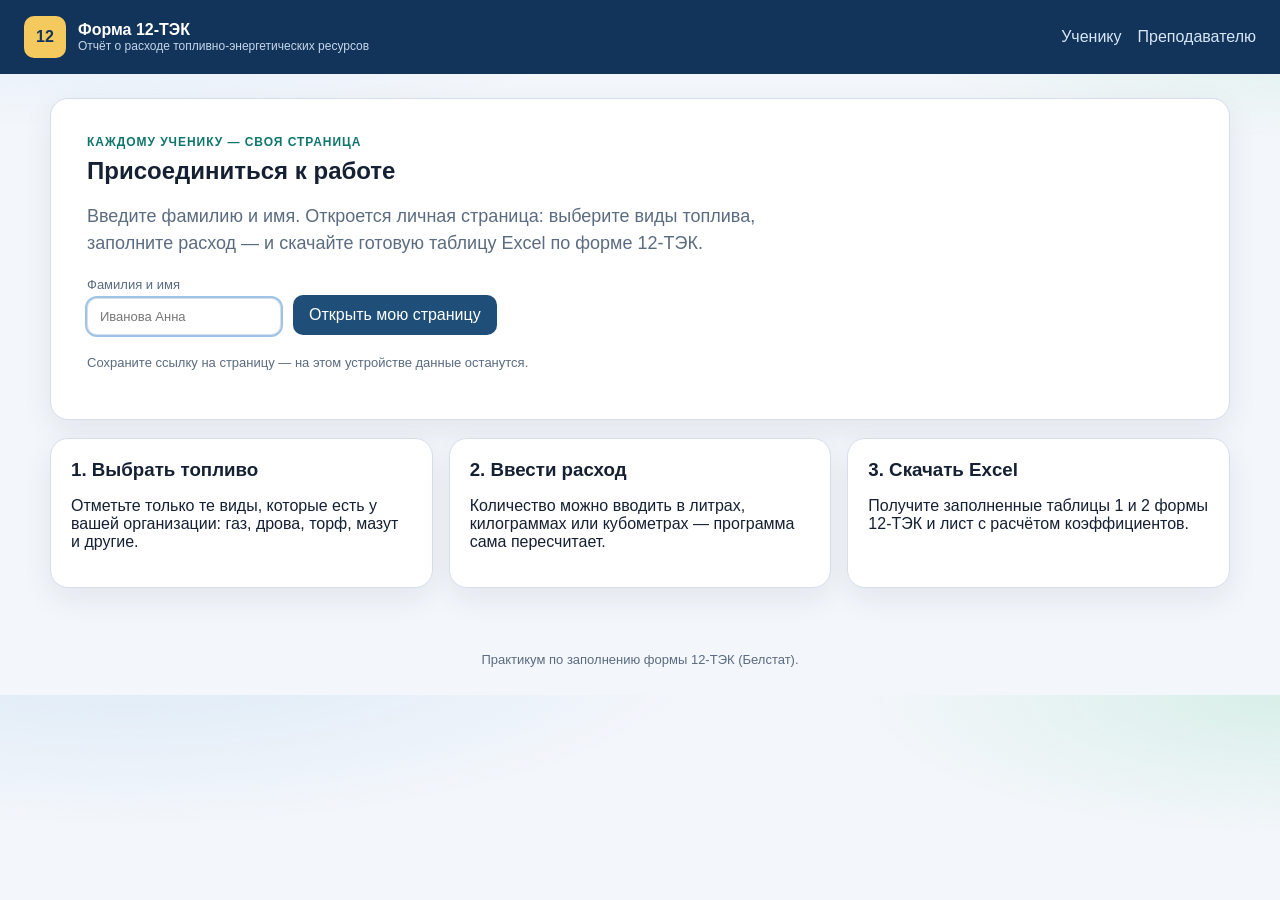
==== index.html @ f5a6835d "Publish 12-TEK practice site for GitHub Pages." ====
<!DOCTYPE html>
<html lang="ru">
<head>
  <meta charset="utf-8">
  <meta name="viewport" content="width=device-width, initial-scale=1">
  <title>Присоединиться — 12-ТЭК</title>
  <link rel="stylesheet" href="static/style.css">
</head>
<body>
  <header class="top">
    <a class="brand" href="index.html">
      <span class="mark">12</span>
      <span>
        <strong>Форма 12-ТЭК</strong>
        <small>Отчёт о расходе топливно-энергетических ресурсов</small>
      </span>
    </a>
    <nav>
      <a href="index.html">Ученику</a>
      <a href="teacher.html">Преподавателю</a>
    </nav>
  </header>
  <main class="wrap">
    <section class="hero">
      <p class="eyebrow">Каждому ученику — своя страница</p>
      <h1>Присоединиться к работе</h1>
      <p class="lead">
        Введите фамилию и имя. Откроется личная страница: выберите виды топлива,
        заполните расход — и скачайте готовую таблицу Excel по форме 12-ТЭК.
      </p>
      <form class="join" id="join-form">
        <label>
          Фамилия и имя
          <input name="name" id="join-name" required maxlength="120" placeholder="Иванова Анна" autofocus>
        </label>
        <button type="submit">Открыть мою страницу</button>
      </form>
      <p class="hint">Сохраните ссылку на страницу — на этом устройстве данные останутся.</p>
    </section>
    <section class="cards">
      <article>
        <h3>1. Выбрать топливо</h3>
        <p>Отметьте только те виды, которые есть у вашей организации: газ, дрова, торф, мазут и другие.</p>
      </article>
      <article>
        <h3>2. Ввести расход</h3>
        <p>Количество можно вводить в литрах, килограммах или кубометрах — программа сама пересчитает.</p>
      </article>
      <article>
        <h3>3. Скачать Excel</h3>
        <p>Получите заполненные таблицы 1 и 2 формы 12-ТЭК и лист с расчётом коэффициентов.</p>
      </article>
    </section>
  </main>
  <footer class="foot">Практикум по заполнению формы 12-ТЭК (Белстат).</footer>
  <script src="static/catalog.js"></script>
  <script src="static/engine.js"></script>
  <script>
    document.getElementById("join-form").addEventListener("submit", (e) => {
      e.preventDefault();
      const name = document.getElementById("join-name").value.trim();
      if (!name) return;
      const id = Engine.token();
      Engine.upsertStudent(id, name, {});
      location.href = "s.html?t=" + encodeURIComponent(id);
    });
  </script>
</body>
</html>
---- static/style.css ----
:root {
  --ink: #152033;
  --muted: #5b6b80;
  --line: #d5deea;
  --bg: #f3f6fb;
  --paper: #ffffff;
  --brand: #1f4e79;
  --brand-2: #2e75b6;
  --accent: #0f766e;
  --warn: #9a3412;
  --danger: #b42318;
  --soft: #e7eef6;
  --ok: #ecf8f1;
  --shadow: 0 10px 30px rgba(21, 32, 51, 0.08);
}

* { box-sizing: border-box; }
html { scroll-behavior: smooth; }
body {
  margin: 0;
  font-family: "Segoe UI", "Georgia", sans-serif;
  color: var(--ink);
  background:
    radial-gradient(1200px 400px at 10% -10%, #d9e8f6 0%, transparent 50%),
    radial-gradient(900px 300px at 100% 0%, #d8efe8 0%, transparent 46%),
    var(--bg);
}

a { color: var(--brand-2); }
.wrap { width: min(1180px, calc(100% - 32px)); margin: 24px auto 64px; }
.top {
  display: flex;
  justify-content: space-between;
  align-items: center;
  gap: 16px;
  padding: 16px 24px;
  background: #12345a;
  color: #fff;
}
.brand { display: flex; align-items: center; gap: 12px; color: inherit; text-decoration: none; }
.brand small { display: block; color: #c5d6ea; font-size: 12px; }
.mark {
  width: 42px; height: 42px; border-radius: 10px;
  display: grid; place-items: center;
  background: #f4c95d; color: #12345a; font-weight: 800;
}
.top nav { display: flex; gap: 16px; }
.top nav a { color: #d7e6f6; text-decoration: none; }
.hero, .panel, .cards article {
  background: var(--paper);
  border: 1px solid var(--line);
  border-radius: 18px;
  box-shadow: var(--shadow);
}
.hero { padding: 36px; }
.panel { padding: 24px; margin-bottom: 18px; }
.eyebrow { text-transform: uppercase; letter-spacing: .08em; color: var(--accent); font-size: 12px; font-weight: 700; margin: 0 0 8px; }
h1, h2, h3 { margin: 0 0 10px; }
.lead { font-size: 18px; line-height: 1.5; color: var(--muted); max-width: 720px; }
.muted { color: var(--muted); }
.hint { color: var(--muted); font-size: 13px; }
.alert {
  background: #fff4ed; color: var(--warn);
  border: 1px solid #f4c7a8; padding: 10px 12px; border-radius: 10px;
}
.join, .inline { display: flex; gap: 12px; align-items: end; flex-wrap: wrap; margin: 20px 0; }
label { display: flex; flex-direction: column; gap: 6px; font-size: 13px; color: var(--muted); }
input, button, .btn {
  font: inherit;
}
input {
  border: 1px solid var(--line);
  border-radius: 10px;
  padding: 10px 12px;
  background: #fff;
  color: var(--ink);
}
input:focus { outline: 2px solid #9ec3e6; }
button, .btn {
  background: var(--brand);
  color: #fff;
  border: 0;
  border-radius: 10px;
  padding: 11px 16px;
  text-decoration: none;
  cursor: pointer;
  display: inline-flex;
  align-items: center;
  justify-content: center;
}
.btn.ghost { background: #e8eef6; color: var(--brand); }
.btn.tiny { padding: 6px 10px; font-size: 12px; }
.btn.danger { background: #fbeaea; color: var(--danger); }
.cards { display: grid; grid-template-columns: repeat(3, 1fr); gap: 16px; margin-top: 18px; }
.cards article { padding: 20px; }
.student-head, .row-head {
  display: flex; justify-content: space-between; gap: 16px; align-items: start; margin-bottom: 16px;
}
.actions { display: flex; gap: 10px; align-items: center; flex-wrap: wrap; }
.save-state { font-size: 13px; color: var(--muted); }
.steps {
  display: flex; gap: 8px; flex-wrap: wrap; margin-bottom: 16px; position: sticky; top: 8px; z-index: 5;
}
.steps a {
  background: #fff; border: 1px solid var(--line); border-radius: 999px;
  padding: 8px 12px; text-decoration: none; color: var(--ink); box-shadow: var(--shadow);
}
.grid-2, .grid-3 { display: grid; gap: 12px; }
.grid-2 { grid-template-columns: 1fr 1fr; }
.grid-3 { grid-template-columns: repeat(3, 1fr); }
.search-row { margin: 12px 0 18px; }
.search-row input { width: min(420px, 100%); }
.fuel-group { margin-bottom: 14px; border: 1px solid var(--line); border-radius: 12px; padding: 8px 12px; background: #fbfdff; }
.fuel-group summary { cursor: pointer; display: flex; align-items: center; justify-content: space-between; list-style: none; }
.fuel-group summary::-webkit-details-marker { display: none; }
.fuel-group summary h3 { margin: 0; }
.fuel-group summary span { color: var(--muted); font-size: 12px; }
.fuel-group .chips { margin-top: 10px; }
.chips { display: flex; flex-wrap: wrap; gap: 8px; }
.chip {
  display: flex; align-items: center; gap: 8px;
  border: 1px solid var(--line); border-radius: 999px; padding: 7px 12px;
  background: #fff; cursor: pointer; color: var(--ink);
}
.chip em { color: var(--muted); font-style: normal; font-size: 12px; }
.chip.on { background: #e6f4ef; border-color: #7dbead; }
.empty-box {
  padding: 24px; border: 1px dashed var(--line); border-radius: 12px; color: var(--muted); text-align: center;
}
.fuel-card {
  border: 1px solid var(--line); border-radius: 14px; padding: 16px; margin-bottom: 12px; background: #fbfdff;
}
.fuel-card header { display: flex; justify-content: space-between; gap: 12px; margin-bottom: 12px; }
.fuel-card p { margin: 4px 0; color: var(--muted); font-size: 13px; }
.note { color: #8a5a12 !important; }
.tags span {
  display: inline-block; background: var(--ok); color: #166534;
  border-radius: 999px; padding: 3px 8px; font-size: 12px; margin-left: 4px;
}
.check { flex-direction: row; align-items: center; }
.table-wrap { overflow: auto; }
table.grid, table.plain { width: 100%; border-collapse: collapse; font-size: 13px; }
table.plain th, table.plain td, table.grid th, table.grid td {
  border: 1px solid var(--line); padding: 8px; vertical-align: middle;
}
table.grid th { background: var(--brand); color: #fff; font-weight: 600; }
table.plain th { background: var(--soft); text-align: left; }
table.grid td.name { text-align: left; }
table.grid input { width: 100%; min-width: 90px; }
td.na, .x { background: #eef3f9; color: #7d8ea3; text-align: center; }
.copy-row { display: flex; gap: 8px; }
.copy-row input { flex: 1; min-width: 220px; }
.share-banner {
  display: flex; justify-content: space-between; gap: 16px; align-items: center; flex-wrap: wrap;
  margin-bottom: 16px; padding: 16px 18px;
  background: #ecf8f1; border: 1px solid #b7e0c4; border-radius: 16px;
}
.share-banner span { display: block; color: var(--muted); font-size: 13px; margin-top: 4px; }
.share-banner .copy-row { min-width: min(420px, 100%); }
.sum-box {
  margin-top: 16px; padding: 16px; border-radius: 12px; background: var(--ok); border: 1px solid #b7e0c4;
}
.actions.end { margin-top: 18px; }
.unit-bar {
  display: flex; gap: 16px; flex-wrap: wrap; margin: 0 0 14px;
}
.unit-bar label { min-width: 220px; }
select {
  border: 1px solid var(--line);
  border-radius: 10px;
  padding: 10px 12px;
  background: #fff;
  color: var(--ink);
  font: inherit;
}
.conv-hint {
  margin: 10px 0 0;
  font-size: 13px;
  color: #166534;
  background: var(--ok);
  border-radius: 8px;
  padding: 8px 10px;
}
.foot { text-align: center; color: var(--muted); padding: 0 16px 28px; font-size: 13px; }

@media (max-width: 860px) {
  .cards, .grid-2, .grid-3, .student-head, .row-head { grid-template-columns: 1fr; display: block; }
  .top { flex-direction: column; align-items: start; }
  .hero { padding: 22px; }
}
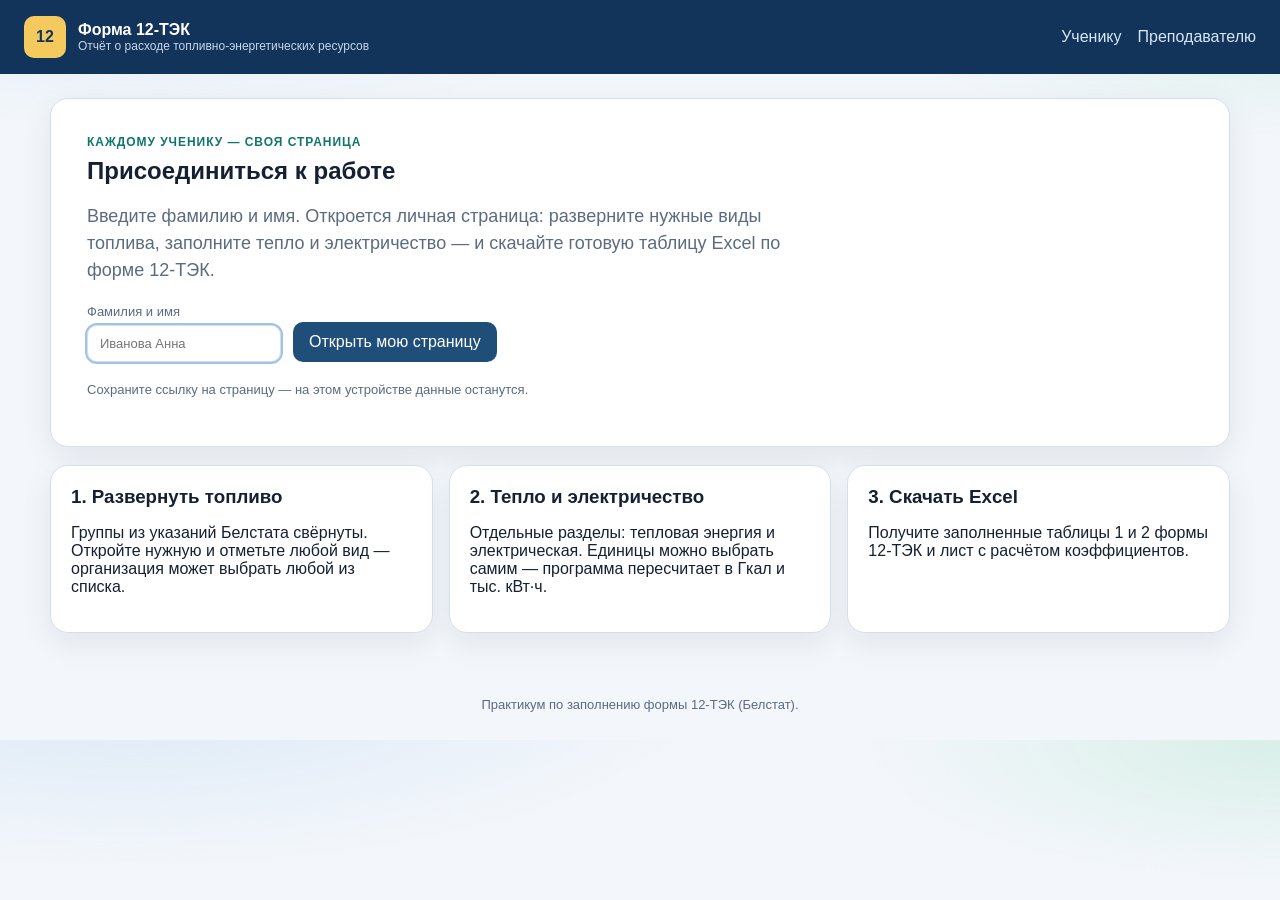
==== commit 777f83ae: "Unfold fuel groups in place and split heat and electricity into their own sections. Co-authored-by: " ====
--- a/index.html
+++ b/index.html
@@ -25,8 +25,8 @@
       <p class="eyebrow">Каждому ученику — своя страница</p>
       <h1>Присоединиться к работе</h1>
       <p class="lead">
-        Введите фамилию и имя. Откроется личная страница: выберите виды топлива,
-        заполните расход — и скачайте готовую таблицу Excel по форме 12-ТЭК.
+        Введите фамилию и имя. Откроется личная страница: разверните нужные виды топлива,
+        заполните тепло и электричество — и скачайте готовую таблицу Excel по форме 12-ТЭК.
       </p>
       <form class="join" id="join-form">
         <label>
@@ -39,12 +39,12 @@
     </section>
     <section class="cards">
       <article>
-        <h3>1. Выбрать топливо</h3>
-        <p>Отметьте только те виды, которые есть у вашей организации: газ, дрова, торф, мазут и другие.</p>
+        <h3>1. Развернуть топливо</h3>
+        <p>Группы из указаний Белстата свёрнуты. Откройте нужную и отметьте любой вид — организация может выбрать любой из списка.</p>
       </article>
       <article>
-        <h3>2. Ввести расход</h3>
-        <p>Количество можно вводить в литрах, килограммах или кубометрах — программа сама пересчитает.</p>
+        <h3>2. Тепло и электричество</h3>
+        <p>Отдельные разделы: тепловая энергия и электрическая. Единицы можно выбрать самим — программа пересчитает в Гкал и тыс. кВт·ч.</p>
       </article>
       <article>
         <h3>3. Скачать Excel</h3>
--- a/static/style.css
+++ b/static/style.css
@@ -110,28 +110,57 @@
 .grid-3 { grid-template-columns: repeat(3, 1fr); }
 .search-row { margin: 12px 0 18px; }
 .search-row input { width: min(420px, 100%); }
-.fuel-group { margin-bottom: 14px; border: 1px solid var(--line); border-radius: 12px; padding: 8px 12px; background: #fbfdff; }
-.fuel-group summary { cursor: pointer; display: flex; align-items: center; justify-content: space-between; list-style: none; }
+.fuel-group { margin-bottom: 10px; border: 1px solid var(--line); border-radius: 14px; padding: 4px 12px 8px; background: #fbfdff; }
+.fuel-group summary { cursor: pointer; display: flex; align-items: center; justify-content: space-between; gap: 12px; list-style: none; padding: 10px 4px; }
 .fuel-group summary::-webkit-details-marker { display: none; }
-.fuel-group summary h3 { margin: 0; }
-.fuel-group summary span { color: var(--muted); font-size: 12px; }
-.fuel-group .chips { margin-top: 10px; }
+.fuel-group summary::before { content: "▸"; color: var(--brand-2); font-size: 14px; width: 16px; flex: none; }
+.fuel-group[open] summary::before { content: "▾"; }
+.fuel-group summary h3 { margin: 0; flex: 1; }
+.fuel-group summary span { color: var(--muted); font-size: 12px; white-space: nowrap; }
+.fuel-list { display: flex; flex-direction: column; gap: 8px; padding: 0 0 8px; }
+.fuel-pick {
+  border: 1px solid var(--line); border-radius: 12px; background: #fff;
+}
+.fuel-pick.on { background: #f3fbf7; border-color: #7dbead; }
+.fuel-pick-head {
+  flex-direction: row; align-items: center; gap: 10px;
+  padding: 10px 12px; cursor: pointer; color: var(--ink); font-size: 14px;
+}
+.fuel-pick-head em { margin-left: auto; color: var(--muted); font-style: normal; font-size: 12px; }
+.fuel-body { padding: 12px 12px 14px; border-top: 1px dashed var(--line); }
+.fuel-meta p { margin: 0 0 6px; color: var(--muted); font-size: 13px; }
+.extra-split { margin-top: 10px; }
+.extra-split summary { cursor: pointer; color: var(--brand); font-size: 13px; }
+.picked-bar {
+  margin: 0 0 14px; padding: 12px 14px; border-radius: 12px;
+  background: #ecf8f1; border: 1px solid #b7e0c4;
+}
+.picked-bar.empty {
+  background: #f7fafc; border-style: dashed; border-color: var(--line); color: var(--muted);
+}
+.picked-label { margin: 0 0 8px; font-size: 13px; color: #166534; font-weight: 600; }
 .chips { display: flex; flex-wrap: wrap; gap: 8px; }
 .chip {
-  display: flex; align-items: center; gap: 8px;
+  display: inline-flex; align-items: center; gap: 8px;
   border: 1px solid var(--line); border-radius: 999px; padding: 7px 12px;
-  background: #fff; cursor: pointer; color: var(--ink);
+  background: #fff; color: var(--ink);
 }
 .chip em { color: var(--muted); font-style: normal; font-size: 12px; }
 .chip.on { background: #e6f4ef; border-color: #7dbead; }
 .empty-box {
   padding: 24px; border: 1px dashed var(--line); border-radius: 12px; color: var(--muted); text-align: center;
 }
-.fuel-card {
-  border: 1px solid var(--line); border-radius: 14px; padding: 16px; margin-bottom: 12px; background: #fbfdff;
-}
-.fuel-card header { display: flex; justify-content: space-between; gap: 12px; margin-bottom: 12px; }
-.fuel-card p { margin: 4px 0; color: var(--muted); font-size: 13px; }
+.energy-panel.heat { border-left: 5px solid #c9852a; }
+.energy-panel.elec { border-left: 5px solid #2e75b6; }
+.energy-list { display: flex; flex-direction: column; gap: 8px; }
+.energy-row {
+  display: grid; grid-template-columns: 1.5fr 1fr 1fr; gap: 10px; align-items: end;
+  padding: 12px; border: 1px solid var(--line); border-radius: 12px; background: #fff;
+}
+.energy-row.sub { margin-left: 18px; background: #f7fafc; }
+.energy-name strong { display: block; color: var(--ink); font-size: 14px; }
+.energy-name .code { color: var(--muted); font-size: 12px; }
+.unit-hint { margin: 22px 0 0; color: var(--muted); font-size: 13px; }
 .note { color: #8a5a12 !important; }
 .tags span {
   display: inline-block; background: var(--ok); color: #166534;
@@ -181,10 +210,13 @@
   border-radius: 8px;
   padding: 8px 10px;
 }
+.conv-hint:empty { display: none; }
 .foot { text-align: center; color: var(--muted); padding: 0 16px 28px; font-size: 13px; }
 
 @media (max-width: 860px) {
   .cards, .grid-2, .grid-3, .student-head, .row-head { grid-template-columns: 1fr; display: block; }
+  .energy-row { grid-template-columns: 1fr; }
+  .energy-row.sub { margin-left: 0; }
   .top { flex-direction: column; align-items: start; }
   .hero { padding: 22px; }
 }
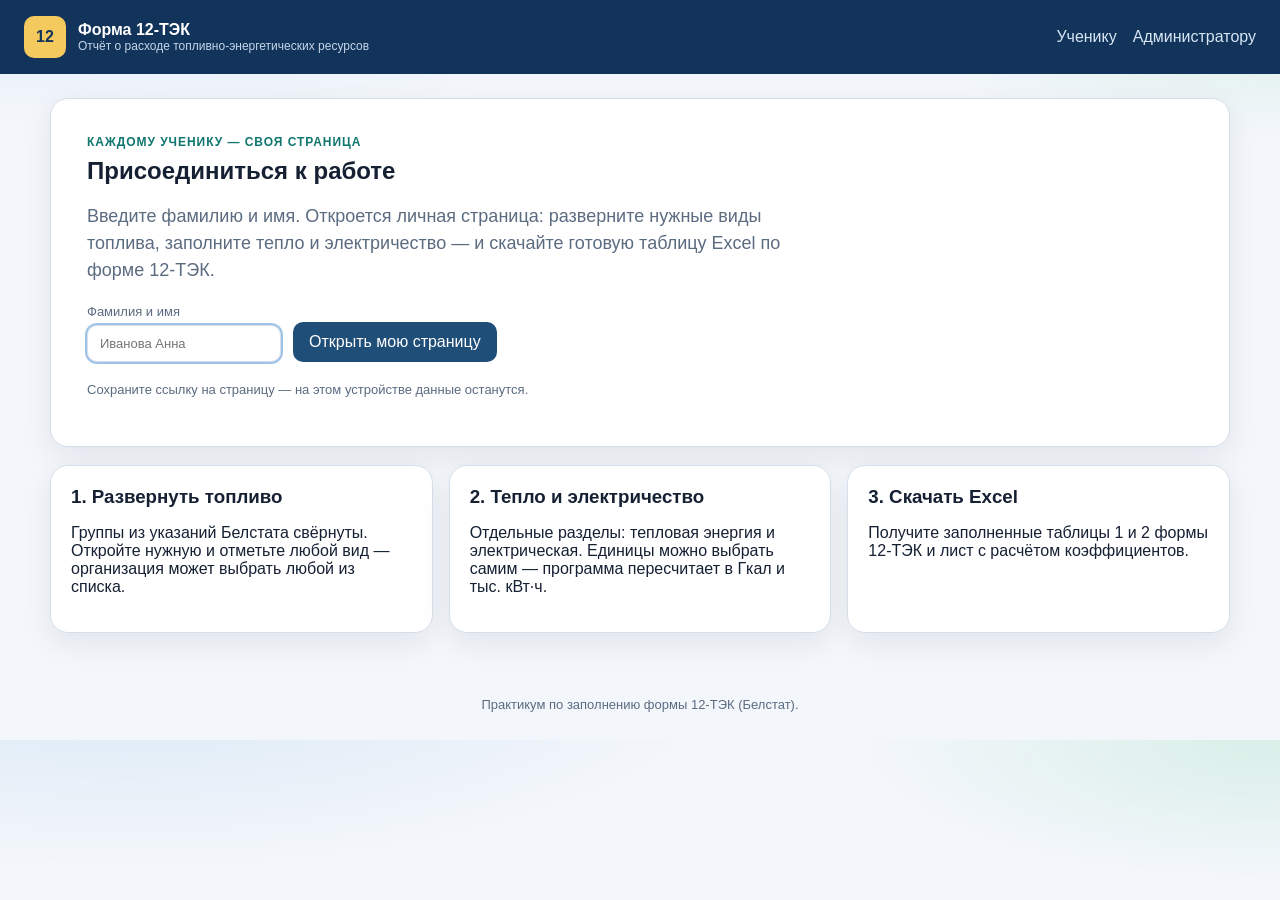
==== commit a0c7b6ef: "Add a dedicated admin address and keep student and admin links separate. Co-authored-by: Cursor <cur" ====
--- a/index.html
+++ b/index.html
@@ -3,7 +3,21 @@
 <head>
   <meta charset="utf-8">
   <meta name="viewport" content="width=device-width, initial-scale=1">
-  <title>Присоединиться — 12-ТЭК</title>
+  <title>Форма 12-ТЭК</title>
+  <meta name="robots" content="noindex,nofollow">
+  <meta name="application-name" content="Форма 12-ТЭК">
+  <meta name="apple-mobile-web-app-title" content="12-ТЭК">
+  <meta name="theme-color" content="#12345A">
+  <meta name="description" content="Практикум по заполнению отчёта о расходе топливно-энергетических ресурсов">
+  <meta property="og:title" content="Форма 12-ТЭК">
+  <meta property="og:description" content="Практикум по заполнению отчёта о расходе топливно-энергетических ресурсов">
+  <meta property="og:type" content="website">
+  <meta property="og:image" content="https://forma-12tek.pages.dev/icon.png">
+  <meta property="og:url" content="https://forma-12tek.pages.dev/">
+  <link rel="icon" href="favicon.svg" type="image/svg+xml">
+  <link rel="icon" href="icon.png" type="image/png" sizes="512x512">
+  <link rel="apple-touch-icon" href="icon.png">
+  <link rel="manifest" href="site.webmanifest">
   <link rel="stylesheet" href="static/style.css">
 </head>
 <body>
@@ -17,7 +31,7 @@
     </a>
     <nav>
       <a href="index.html">Ученику</a>
-      <a href="teacher.html">Преподавателю</a>
+      <a href="admin/">Администратору</a>
     </nav>
   </header>
   <main class="wrap">
--- a/static/style.css
+++ b/static/style.css
@@ -53,7 +53,7 @@
   box-shadow: var(--shadow);
 }
 .hero { padding: 36px; }
-.panel { padding: 24px; margin-bottom: 18px; }
+.panel { padding: 24px; margin-bottom: 18px; scroll-margin-top: 56px; }
 .eyebrow { text-transform: uppercase; letter-spacing: .08em; color: var(--accent); font-size: 12px; font-weight: 700; margin: 0 0 8px; }
 h1, h2, h3 { margin: 0 0 10px; }
 .lead { font-size: 18px; line-height: 1.5; color: var(--muted); max-width: 720px; }
